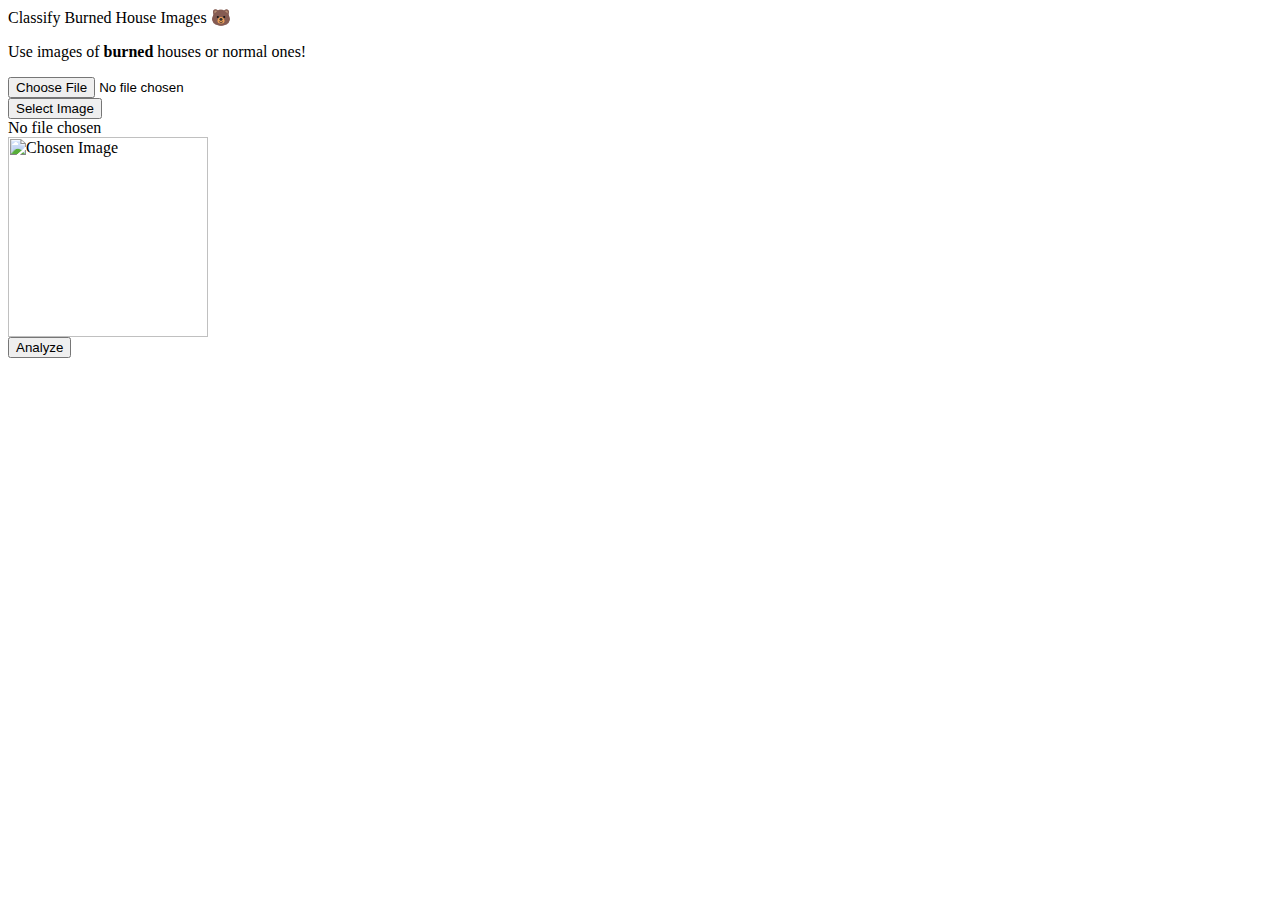
==== app/view/index.html @ 0e65345c "Bear_to_homes2" ====
<html lang='en'>
<head>
  <meta charset='utf-8'>
  <link rel='stylesheet' href='../static/style.css'>
  <script src='../static/client.js'></script>
</head>
<body>
<div>
  <div class='center'>
    <div class='title'>Classify Burned House Images 🐻</div>
    <p>
 Use images of <strong>burned</strong> houses or normal ones!
    </p>
    <div class='content'>
      <div class='no-display'>
        <input id='file-input'
               class='no-display'
               type='file'
               name='file'
               accept='image/*'
               onchange='showPicked(this)'>
      </div>
      <button class='choose-file-button' type='button' onclick='showPicker()'>Select Image</button>
      <div class='upload-label'>
        <label id='upload-label'>No file chosen</label>
      </div>
      <div>
        <img id='image-picked' class='no-display' alt='Chosen Image' height='200'>
      </div>
      <div class='analyze'>
        <button id='analyze-button' class='analyze-button' type='button' onclick='analyze()'>Analyze</button>
      </div>
      <div class='result-label'>
        <label id='result-label'></label>
      </div>
    </div>
  </div>
</div>
</body>
</html>
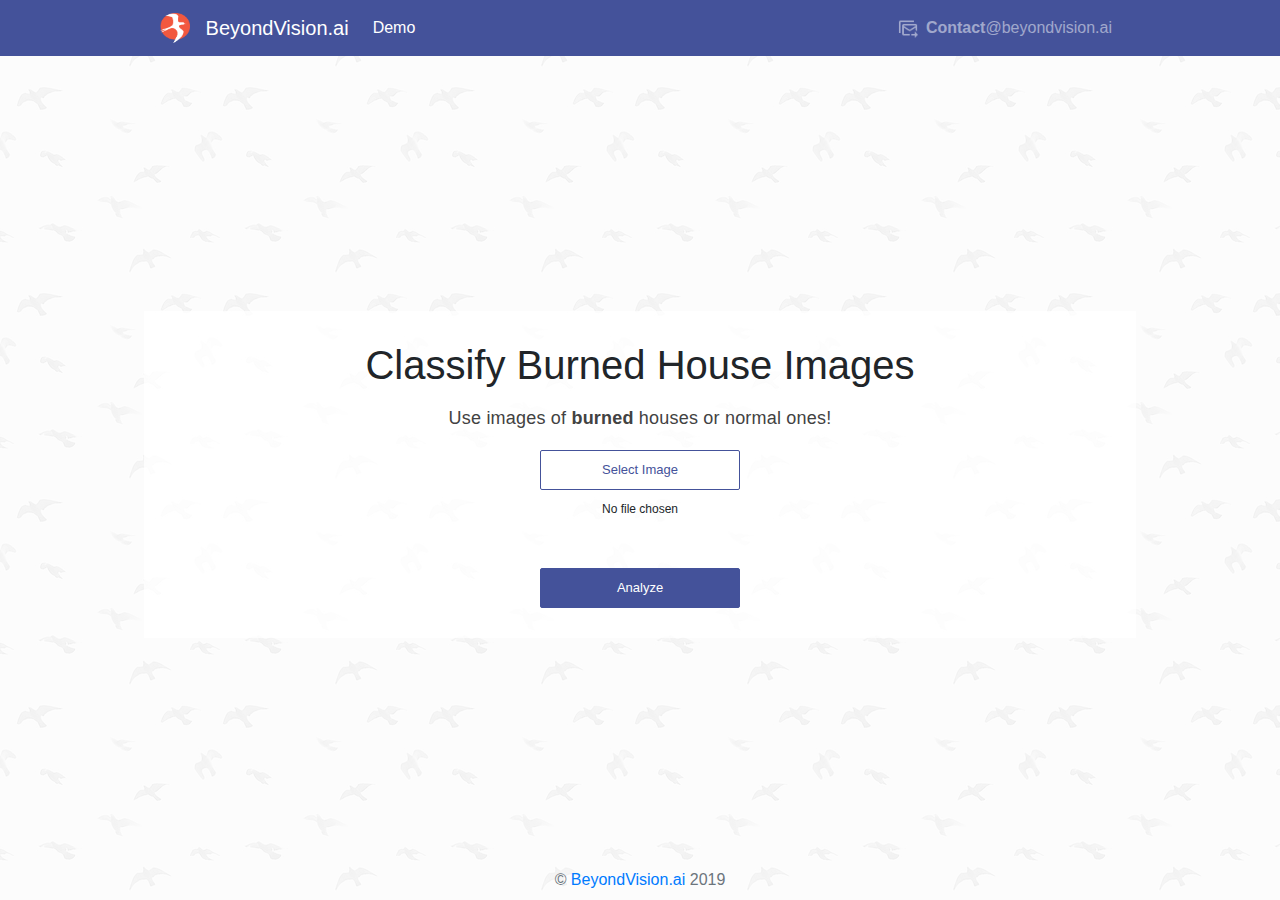
==== commit 36d94ef1: "Updated UI and included beyondvision branding" ====
--- a/app/view/index.html
+++ b/app/view/index.html
@@ -1,40 +1,77 @@
-<html lang='en'>
+<!doctype html>
+<html lang="en">
+
 <head>
-  <meta charset='utf-8'>
-  <link rel='stylesheet' href='../static/style.css'>
-  <script src='../static/client.js'></script>
+  <meta charset="UTF-8">
+  <meta name="description" content="Turning aerial imagery to actionable insights">
+  <meta name="keywords" content="drones,machine learning,artificial intelligence,aerial,imagery,photogrammetry,vision,image recognition,analysis,data">
+  <meta name="author" content="Chintan Vyas">
+  <meta name="viewport" content="width=device-width, initial-scale=1.0">
+  <title>BeyondVision.ai</title>
+  <link rel="icon" type="image/x-icon" href="favicon.ico">
+  <link rel="stylesheet" type="text/css" href="../static/bootstrap.min.css">
+  <link rel="stylesheet" type="text/css" href="../static/style.css">
+  <script type="text/javascript" src="../static/jquery.min.js"></script>
+  <script type="text/javascript" src="../static/bootstrap.min.js"></script>
+  <script type="text/javascript" src="../static/client.js"></script>
 </head>
-<body>
-<div>
-  <div class='center'>
-    <div class='title'>Classify Burned House Images 🐻</div>
-    <p>
- Use images of <strong>burned</strong> houses or normal ones!
-    </p>
-    <div class='content'>
-      <div class='no-display'>
-        <input id='file-input'
-               class='no-display'
-               type='file'
-               name='file'
-               accept='image/*'
-               onchange='showPicked(this)'>
+
+<body class="flex-container d-flex flex-column h-100">
+  <!-- Need to have flex enabled both on body and on the root angular element to make it work -->
+  <div class="navbar-wrapper">
+    <nav class="navbar navbar-expand-lg navbar-dark bg-dark">
+      <a class="navbar-brand" href="https://beyondvision.ai">
+        <img src="../static/images/beyondvisionlogo_v2.png" class="header-logo d-inline-block align-top" alt="">
+        BeyondVision.ai
+      </a>
+      <button class="navbar-toggler" type="button" data-toggle="collapse" data-target="#navbarNavAltMarkup"
+        aria-controls="navbarNavAltMarkup" aria-expanded="false" aria-label="Toggle navigation">
+        <span class="navbar-toggler-icon"></span>
+      </button>
+      <div class="collapse navbar-collapse" id="navbarNavAltMarkup">
+        <div class="navbar-nav">
+          <a class="nav-item nav-link active">Demo <span class="sr-only">(current)</span></a>
+        </div>
+        <ul class="nav navbar-nav ml-auto">
+          <li><a class="nav-item nav-link contact-icon" href="mailto:contact@beyondvision.ai"><img src="../static/images/icons8-send-email-24.png"
+                class="mr-2" style="width:20px;margin-bottom:2px;" /><b>Contact</b>@beyondvision.ai</a></li>
+          <!-- <li> <a class="nav-item nav-link py-0" href="https://linkedin.com/beyondvision-ai"><img src="../assets/images/linkedin_icon.png" style="height:20px;"></a></li> -->
+        </ul>
       </div>
-      <button class='choose-file-button' type='button' onclick='showPicker()'>Select Image</button>
-      <div class='upload-label'>
-        <label id='upload-label'>No file chosen</label>
-      </div>
-      <div>
-        <img id='image-picked' class='no-display' alt='Chosen Image' height='200'>
-      </div>
-      <div class='analyze'>
-        <button id='analyze-button' class='analyze-button' type='button' onclick='analyze()'>Analyze</button>
-      </div>
-      <div class='result-label'>
-        <label id='result-label'></label>
+    </nav>
+  </div>
+
+  <div class="d-flex" style="flex:1">
+    <div class="p-3 pt-5 d-flex flex-row justify-content-center align-items-center align-content-center" style="flex:1">
+      <!-- Flex property doesn't work on router outlet so not mentioning here -->
+      <div class="content text-center" style="flex:1">
+        <h1 class="mb-3">Classify Burned House Images</h1>
+        <p class="para-style-1" style="margin-bottom: 1em">
+          Use images of <strong>burned</strong> houses or normal ones!
+        </p>
+        <div class='no-display'>
+          <input id='file-input' class='no-display' type='file' name='file' accept='image/*' onchange='showPicked(this)'>
+        </div>
+        <button class='choose-file-button' type='button' onclick='showPicker()'>Select Image</button>
+        <div class='upload-label'>
+          <label id='upload-label'>No file chosen</label>
+        </div>
+        <div>
+          <img id='image-picked' class='no-display' alt='Chosen Image' style="width:450px">
+        </div>
+        <div class='analyze'>
+          <button id='analyze-button' class='analyze-button' type='button' onclick='analyze()'>Analyze</button>
+        </div>
+        <div id="results" class="results">
+
+        </div>
       </div>
     </div>
   </div>
-</div>
+
+  <footer class="footer mt-auto text-center">
+    <p class="my-0 p-2 text-secondary">&copy; <a href="https://beyondvision.ai">BeyondVision.ai</a> 2019</p>
+  </footer>
 </body>
-</html>
+
+</html>--- a/app/static/style.css
+++ b/app/static/style.css
@@ -0,0 +1,98 @@
+* {
+    box-sizing: border-box;
+}
+
+html {
+    height: 100%;
+}
+
+body {
+    min-height: 100vh;
+}
+
+body {
+    background-color: #e4e8f9;
+    background: url("../static/images/foggy_birds.png");
+}
+
+.bg-dark {
+    background-color: #44529a !important;
+}
+.header-logo {
+    width: 30px;
+    height: 30px;
+    margin-right: 10px;
+}
+
+.navbar {
+    max-width: 62em;
+    margin: auto;
+}
+.navbar-wrapper {
+    height: auto;
+    width: 100%;
+    background: #44529a;
+}
+
+.contact-icon img { 
+    opacity: 0.5;
+}
+.contact-icon:hover img {
+        opacity: 0.75;
+}
+
+.para-style-1 {
+    font-family: "Raleway", sans-serif;
+    color: #424242;
+    letter-spacing: 0.2px;
+    font-size: 18px;
+}
+
+.no-display {
+    display: none;
+}
+
+.content {
+    background: #ffffffc7;
+    padding: 30px;
+    max-width: 62em;
+}
+
+.analyze {
+    margin-top: 2em;
+}
+
+.upload-label {
+    padding: 10px;
+    font-size: 12px;
+}
+
+.result-label {
+    margin-top: 2em;
+    padding: 10px;
+    font-size: 13px;
+}
+
+button.choose-file-button {
+    width: 200px;
+    height: 40px;
+    border-radius: 2px;
+    background-color: #ffffff;
+    border: solid 1px #44529a;
+    font-size: 13px;
+    color: #44529a;
+}
+
+button.analyze-button {
+    width: 200px;
+    height: 40px;
+    border: solid 1px #44529a;
+    border-radius: 2px;
+    background-color: #44529a;
+    font-size: 13px;
+    color: #ffffff;
+}
+
+button:focus {
+    outline: 0;
+}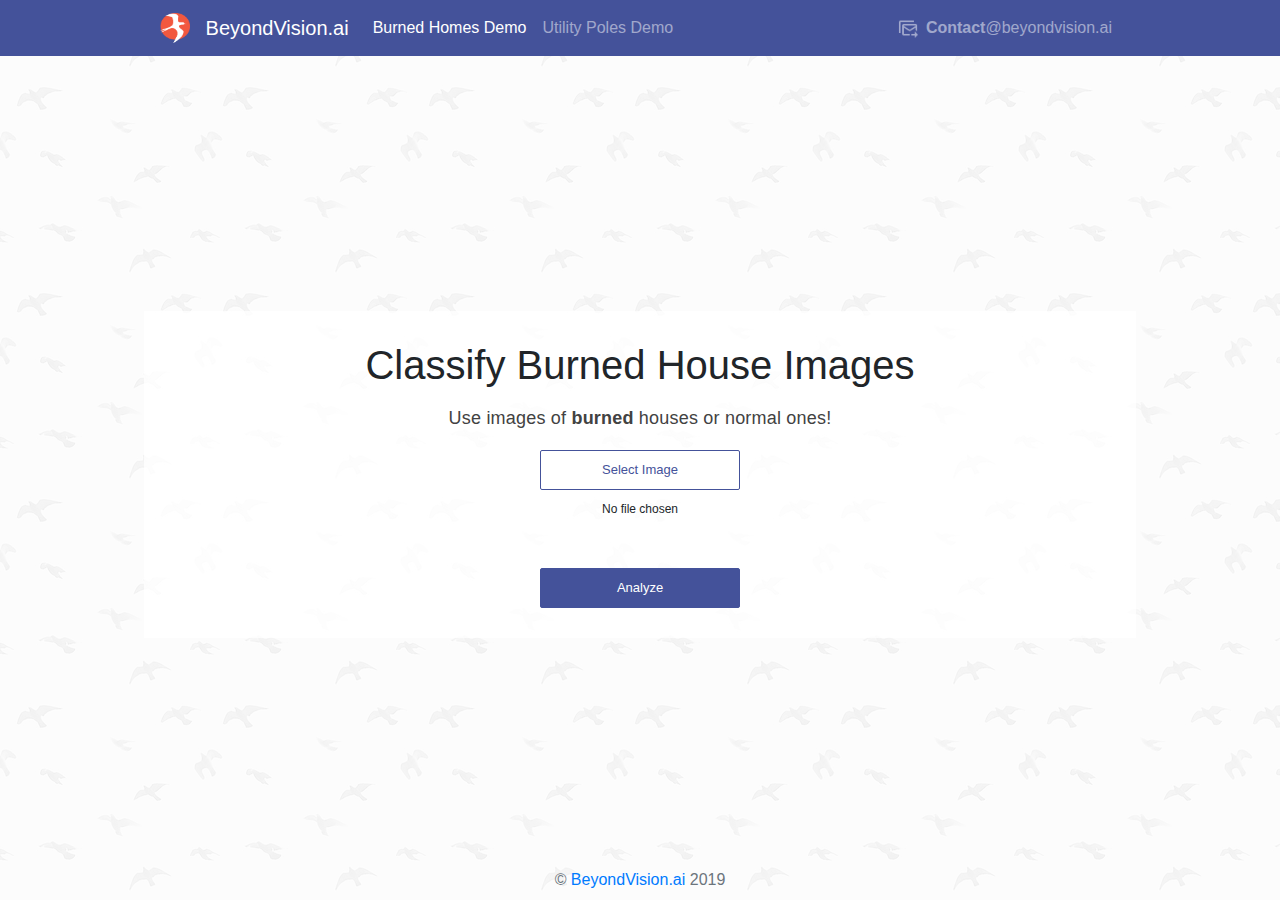
==== commit 6c55ac0f: "Added utilities demo" ====
--- a/app/view/index.html
+++ b/app/view/index.html
@@ -14,6 +14,16 @@
   <script type="text/javascript" src="../static/jquery.min.js"></script>
   <script type="text/javascript" src="../static/bootstrap.min.js"></script>
   <script type="text/javascript" src="../static/client.js"></script>
+  <!-- Global site tag (gtag.js) - Google Analytics -->
+  <script async src="https://www.googletagmanager.com/gtag/js?id=UA-148042620-1"></script>
+  <script>
+    window.dataLayer = window.dataLayer || [];
+    function gtag() { dataLayer.push(arguments); }
+    gtag('js', new Date());
+
+    gtag('config', 'UA-148042620-1');
+  </script>
+
 </head>
 
 <body class="flex-container d-flex flex-column h-100">
@@ -30,7 +40,8 @@
       </button>
       <div class="collapse navbar-collapse" id="navbarNavAltMarkup">
         <div class="navbar-nav">
-          <a class="nav-item nav-link active">Demo <span class="sr-only">(current)</span></a>
+          <a class="nav-item nav-link active" href="/">Burned Homes Demo <span class="sr-only">(current)</span></a>
+          <a class="nav-item nav-link" href="/utilities"> Utility Poles Demo</a>
         </div>
         <ul class="nav navbar-nav ml-auto">
           <li><a class="nav-item nav-link contact-icon" href="mailto:contact@beyondvision.ai"><img src="../static/images/icons8-send-email-24.png"
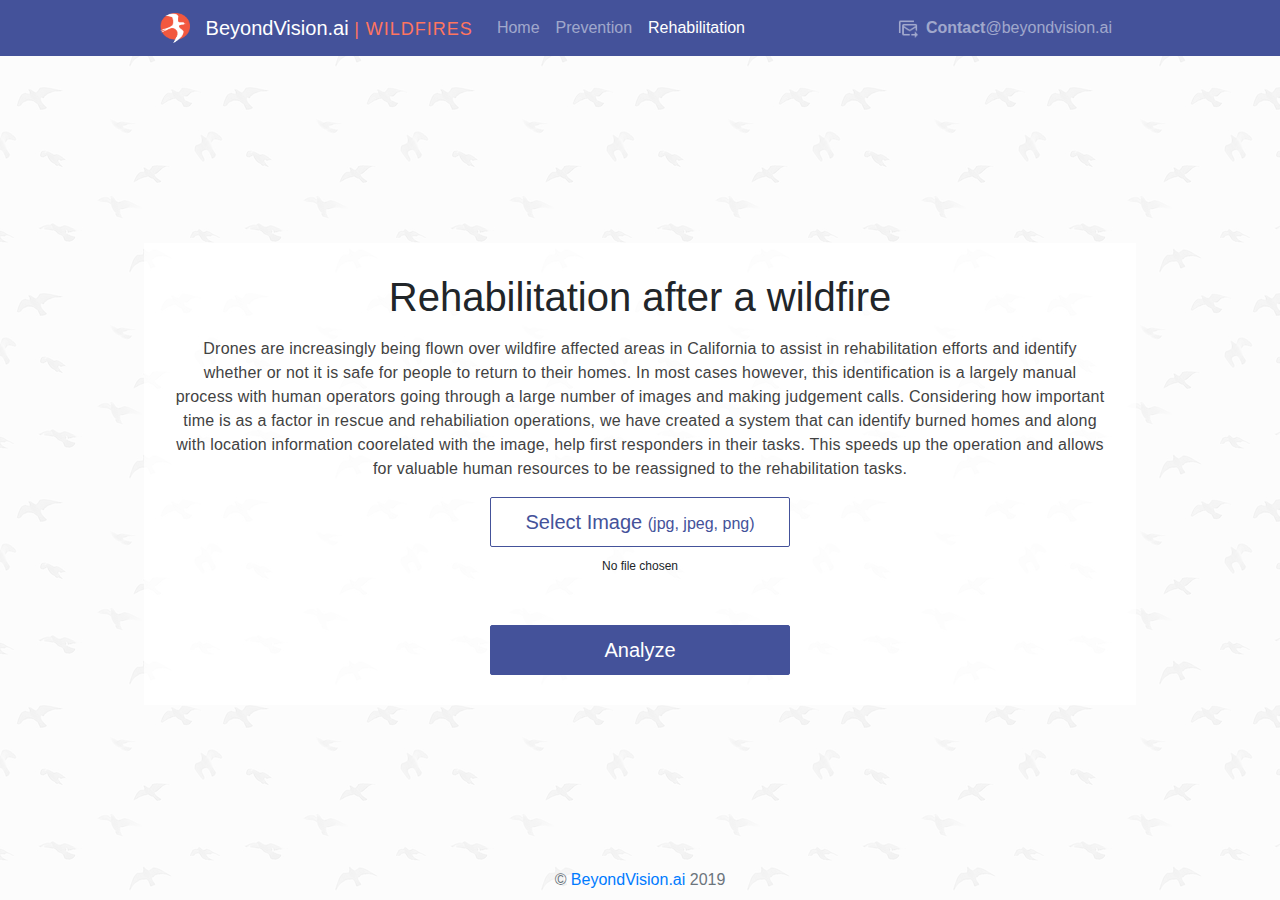
==== commit 29800e34: "changed app routes and styling" ====
--- a/app/view/index.html
+++ b/app/view/index.html
@@ -30,9 +30,9 @@
   <!-- Need to have flex enabled both on body and on the root angular element to make it work -->
   <div class="navbar-wrapper">
     <nav class="navbar navbar-expand-lg navbar-dark bg-dark">
-      <a class="navbar-brand" href="https://beyondvision.ai">
+      <a class="navbar-brand" href="/">
         <img src="../static/images/beyondvisionlogo_v2.png" class="header-logo d-inline-block align-top" alt="">
-        BeyondVision.ai
+        BeyondVision.ai <span class="category"> | WILDFIRES</span>
       </a>
       <button class="navbar-toggler" type="button" data-toggle="collapse" data-target="#navbarNavAltMarkup"
         aria-controls="navbarNavAltMarkup" aria-expanded="false" aria-label="Toggle navigation">
@@ -40,8 +40,9 @@
       </button>
       <div class="collapse navbar-collapse" id="navbarNavAltMarkup">
         <div class="navbar-nav">
-          <a class="nav-item nav-link active" href="/">Burned Homes Demo <span class="sr-only">(current)</span></a>
-          <a class="nav-item nav-link" href="/utilities"> Utility Poles Demo</a>
+          <a class="nav-item nav-link" href="https://beyondvision.ai"> Home</a>
+          <a class="nav-item nav-link" href="/wildfires/prevention"> Prevention </a>
+          <a class="nav-item nav-link active" href="/wildfires/rehabilitation"> Rehabilitation<span class="sr-only">(current)</span></a>
         </div>
         <ul class="nav navbar-nav ml-auto">
           <li><a class="nav-item nav-link contact-icon" href="mailto:contact@beyondvision.ai"><img src="../static/images/icons8-send-email-24.png"
@@ -56,14 +57,14 @@
     <div class="p-3 pt-5 d-flex flex-row justify-content-center align-items-center align-content-center" style="flex:1">
       <!-- Flex property doesn't work on router outlet so not mentioning here -->
       <div class="content text-center" style="flex:1">
-        <h1 class="mb-3">Classify Burned House Images</h1>
+        <h1 class="mb-3">Rehabilitation after a wildfire</h1>
         <p class="para-style-1" style="margin-bottom: 1em">
-          Use images of <strong>burned</strong> houses or normal ones!
+          Drones are increasingly being flown over wildfire affected areas in California to assist in rehabilitation efforts and identify whether or not it is safe for people to return to their homes. In most cases however, this identification is a largely manual process with human operators going through a large number of images and making judgement calls. Considering how important time is as a factor in rescue and rehabiliation operations, we have created a system that can identify burned homes and along with location information coorelated with the image, help first responders in their tasks. This speeds up the operation and allows for valuable human resources to be reassigned to the rehabilitation tasks.
         </p>
         <div class='no-display'>
           <input id='file-input' class='no-display' type='file' name='file' accept='image/*' onchange='showPicked(this)'>
         </div>
-        <button class='choose-file-button' type='button' onclick='showPicker()'>Select Image</button>
+        <button class='choose-file-button' type='button' onclick='showPicker()'>Select Image <small>(jpg, jpeg, png)</small></button>
         <div class='upload-label'>
           <label id='upload-label'>No file chosen</label>
         </div>
--- a/app/static/style.css
+++ b/app/static/style.css
@@ -45,7 +45,13 @@
     font-family: "Raleway", sans-serif;
     color: #424242;
     letter-spacing: 0.2px;
+    font-size: 16px;
+}
+
+.navbar-brand .category {
+    color: #ff755f;
     font-size: 18px;
+    letter-spacing: 1px;
 }
 
 .no-display {
@@ -73,26 +79,28 @@
     font-size: 13px;
 }
 
+
 button.choose-file-button {
-    width: 200px;
-    height: 40px;
+    width: 300px;
+    height: 50px;
     border-radius: 2px;
     background-color: #ffffff;
     border: solid 1px #44529a;
-    font-size: 13px;
+    font-size: 20px;
     color: #44529a;
 }
 
 button.analyze-button {
-    width: 200px;
-    height: 40px;
+    width: 300px;
+    height: 50px;
     border: solid 1px #44529a;
     border-radius: 2px;
     background-color: #44529a;
-    font-size: 13px;
+    font-size: 20px;
     color: #ffffff;
 }
 
 button:focus {
     outline: 0;
-}+}
+
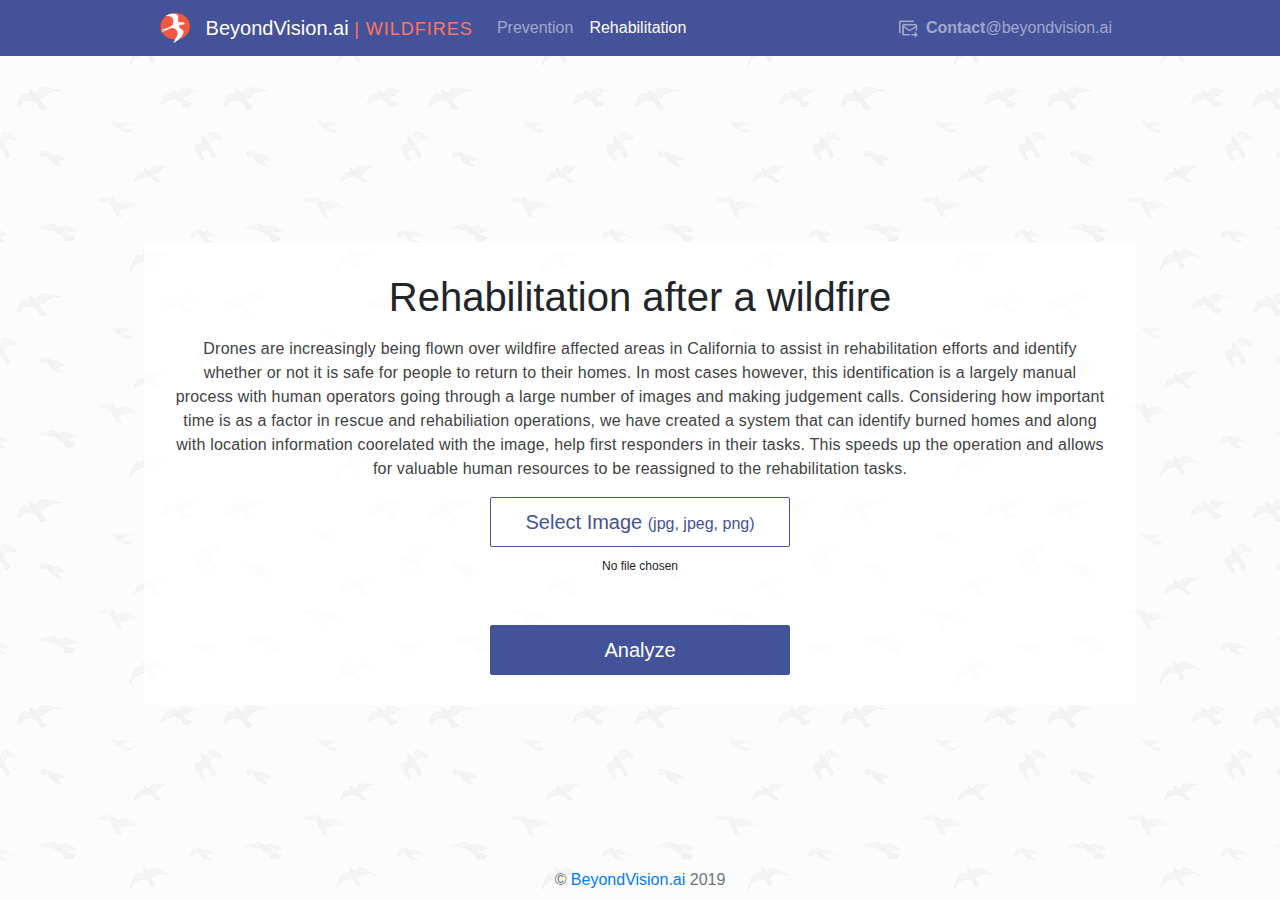
==== commit 13bfad3b: "removed unneccessary links" ====
--- a/app/view/index.html
+++ b/app/view/index.html
@@ -40,7 +40,6 @@
       </button>
       <div class="collapse navbar-collapse" id="navbarNavAltMarkup">
         <div class="navbar-nav">
-          <a class="nav-item nav-link" href="https://beyondvision.ai"> Home</a>
           <a class="nav-item nav-link" href="/wildfires/prevention"> Prevention </a>
           <a class="nav-item nav-link active" href="/wildfires/rehabilitation"> Rehabilitation<span class="sr-only">(current)</span></a>
         </div>
@@ -69,7 +68,7 @@
           <label id='upload-label'>No file chosen</label>
         </div>
         <div>
-          <img id='image-picked' class='no-display' alt='Chosen Image' style="width:450px">
+          <img id='image-picked' class='no-display img-fluid img-thumbnail' alt='Chosen Image' style="width:450px">
         </div>
         <div class='analyze'>
           <button id='analyze-button' class='analyze-button' type='button' onclick='analyze()'>Analyze</button>
@@ -86,4 +85,4 @@
   </footer>
 </body>
 
-</html>+</html>
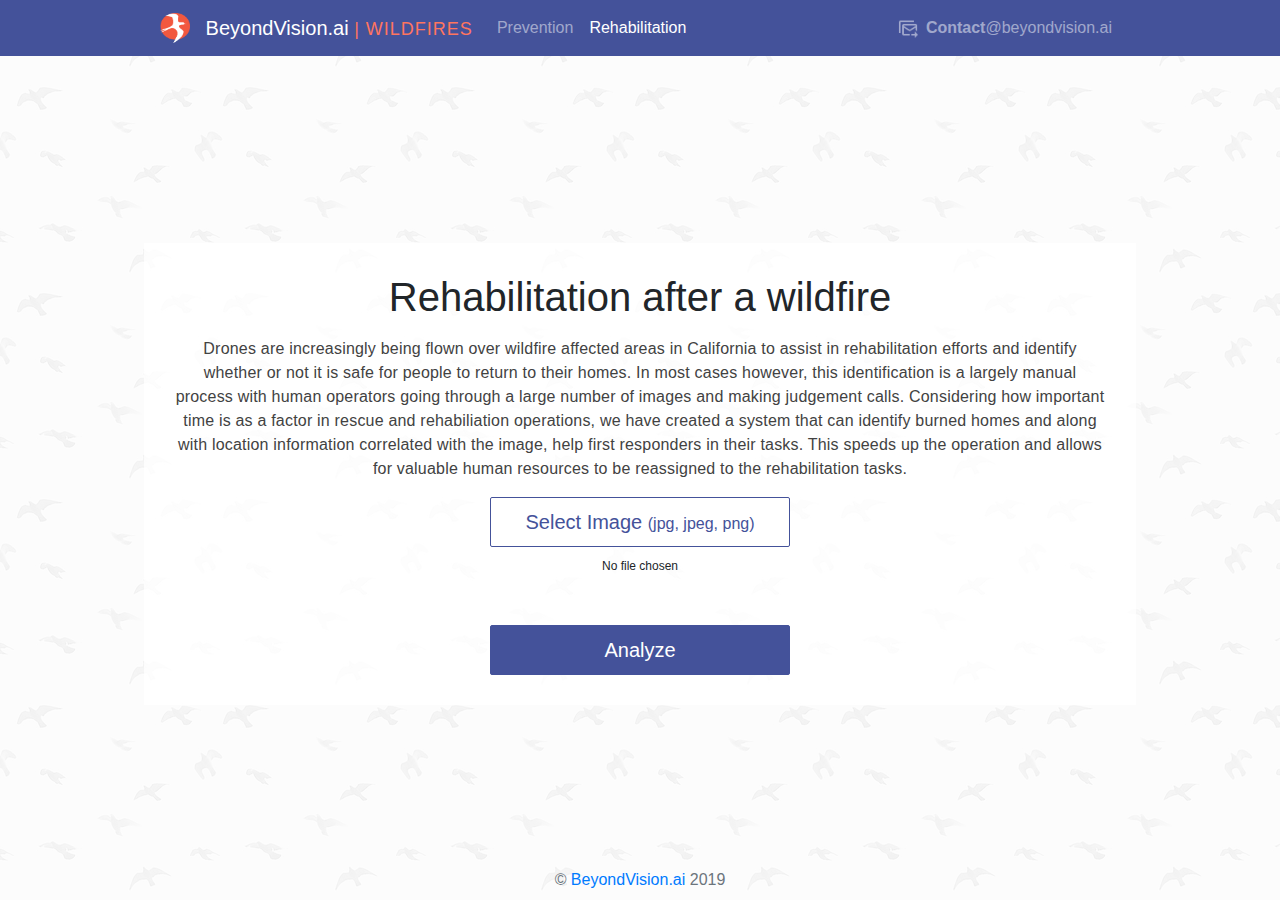
==== commit 137c748a: "Spelling mistake fix" ====
--- a/app/view/index.html
+++ b/app/view/index.html
@@ -58,7 +58,7 @@
       <div class="content text-center" style="flex:1">
         <h1 class="mb-3">Rehabilitation after a wildfire</h1>
         <p class="para-style-1" style="margin-bottom: 1em">
-          Drones are increasingly being flown over wildfire affected areas in California to assist in rehabilitation efforts and identify whether or not it is safe for people to return to their homes. In most cases however, this identification is a largely manual process with human operators going through a large number of images and making judgement calls. Considering how important time is as a factor in rescue and rehabiliation operations, we have created a system that can identify burned homes and along with location information coorelated with the image, help first responders in their tasks. This speeds up the operation and allows for valuable human resources to be reassigned to the rehabilitation tasks.
+          Drones are increasingly being flown over wildfire affected areas in California to assist in rehabilitation efforts and identify whether or not it is safe for people to return to their homes. In most cases however, this identification is a largely manual process with human operators going through a large number of images and making judgement calls. Considering how important time is as a factor in rescue and rehabiliation operations, we have created a system that can identify burned homes and along with location information correlated with the image, help first responders in their tasks. This speeds up the operation and allows for valuable human resources to be reassigned to the rehabilitation tasks.
         </p>
         <div class='no-display'>
           <input id='file-input' class='no-display' type='file' name='file' accept='image/*' onchange='showPicked(this)'>
